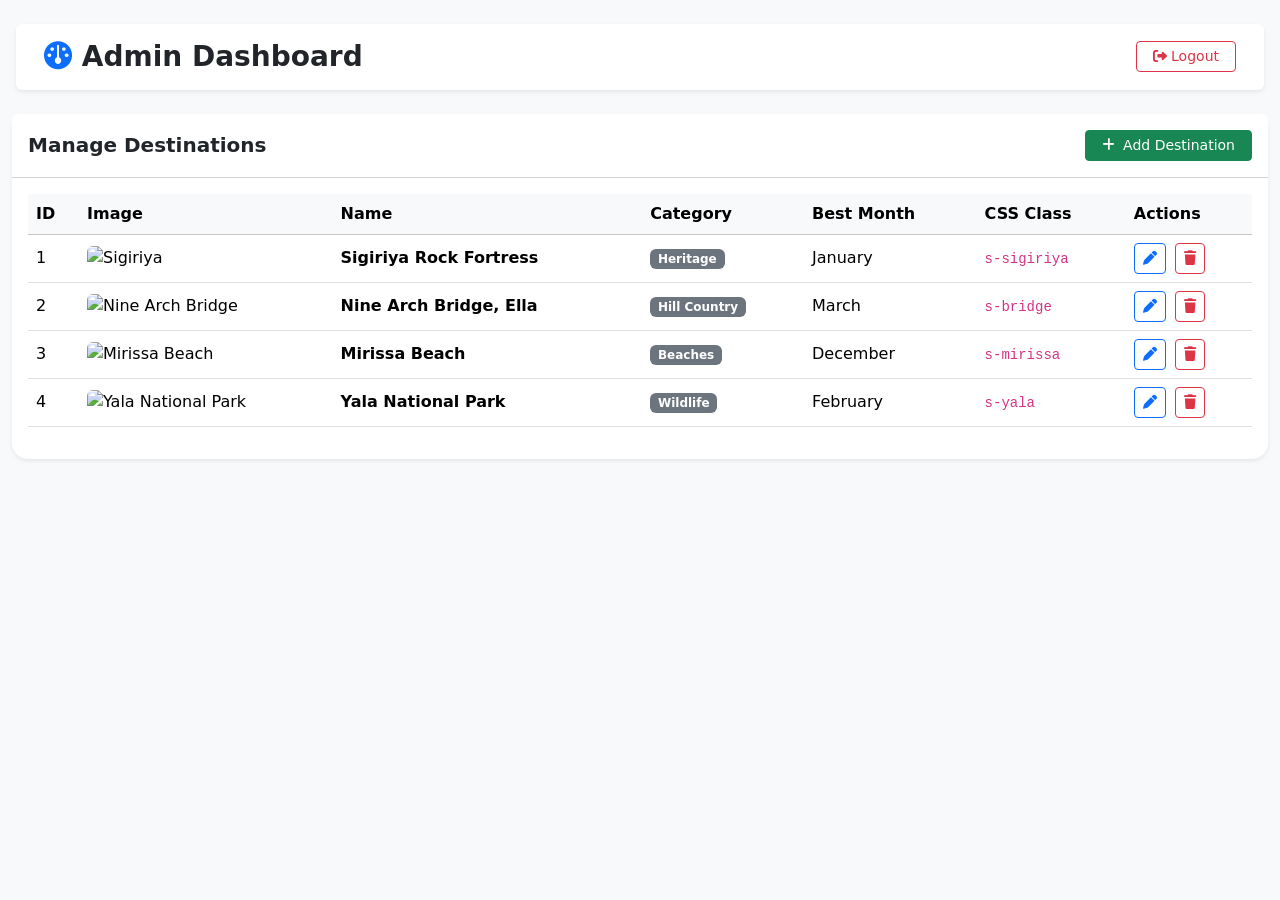
==== admin/admin.html @ 2ab78d43 "develop the admin dashbord" ====
<!DOCTYPE html>
<html lang="en">

<head>
    <meta charset="UTF-8">
    <meta name="viewport" content="width=device-width, initial-scale=1">
    <title>Admin Dashboard - Serendib Travel Hub</title>
    <!-- Bootstrap 5 CSS -->
    <link href="https://cdn.jsdelivr.net/npm/bootstrap@5.3.3/dist/css/bootstrap.min.css" rel="stylesheet">
    <!-- FontAwesome Icons -->
    <link rel="stylesheet" href="https://cdnjs.cloudflare.com/ajax/libs/font-awesome/6.4.0/css/all.min.css">
</head>

<body class="bg-light">

    <!-- LOGIN SECTION -->
    <!--  <div id="loginSection" class="container mt-5" style="max-width: 400px;">
        <div class="card shadow border-0 rounded-4">
            <div class="card-body p-4">
                <h3 class="text-center mb-4 fw-bold text-primary">Admin Login</h3>
                <form id="loginForm">
                    <div class="mb-3">
                        <label class="form-label">Username</label>
                        <input type="text" id="username" class="form-control" required>
                    </div>
                    <div class="mb-3">
                        <label class="form-label">Password</label>
                        <input type="password" id="password" class="form-control" required>
                    </div>
                    <button type="submit" class="btn btn-primary w-100 py-2">Login</button>
                    <div id="loginError" class="text-danger text-center mt-2 small"></div>
                </form>
            </div>
        </div>
    </div> -->

    <!-- DASHBOARD SECTION -->
    <div id="dashboardSection" class="container-fluid py-4">
        <div class="row mb-4 align-items-center bg-white shadow-sm p-3 rounded mx-1">
            <div class="col">
                <h3 class="mb-0 text-dark fw-bold"><i class="fa-solid fa-gauge text-primary"></i> Admin Dashboard</h3>
            </div>
            <div class="col text-end">
                <button id="logoutBtn" class="btn btn-outline-danger btn-sm px-3"><i
                        class="fa-solid fa-right-from-bracket"></i> Logout</button>
            </div>
        </div>

        <div class="card shadow-sm border-0 rounded-4 mb-4">
            <div class="card-header bg-white py-3 d-flex justify-content-between align-items-center">
                <h5 class="mb-0 fw-bold">Manage Destinations</h5>
                <button class="btn btn-success btn-sm px-3" data-bs-toggle="modal" data-bs-target="#destModal"
                    onclick="resetForm()">
                    <i class="fa-solid fa-plus me-1"></i> Add Destination
                </button>
            </div>
            <div class="card-body table-responsive">
                <table class="table table-hover align-middle">
                    <thead class="table-light">
                        <tr>
                            <th>ID</th>
                            <th>Image</th>
                            <th>Name</th>
                            <th>Category</th>
                            <th>Best Month</th>
                            <th>CSS Class</th>
                            <th>Actions</th>
                        </tr>
                    </thead>
                    <tbody id="destTableBody">
                        <!-- Dummy Data Rows -->
                        <tr>
                            <td>1</td>
                            <td>
                                <img src="https://images.unsplash.com/photo-1589182373726-e4f658ab50f0?w=100&auto=format&fit=crop&q=60"
                                    alt="Sigiriya" style="width: 50px; height: 50px; object-fit: cover;"
                                    class="rounded">
                            </td>
                            <td><strong>Sigiriya Rock Fortress</strong></td>
                            <td><span class="badge bg-secondary">Heritage</span></td>
                            <td>January</td>
                            <td><code>s-sigiriya</code></td>
                            <td>
                                <button class="btn btn-sm btn-outline-primary me-1"><i
                                        class="fa-solid fa-pen"></i></button>
                                <button class="btn btn-sm btn-outline-danger"><i class="fa-solid fa-trash"></i></button>
                            </td>
                        </tr>
                        <tr>
                            <td>2</td>
                            <td>
                                <img src="https://images.unsplash.com/photo-1546708973-b339540b5162?w=100&auto=format&fit=crop&q=60"
                                    alt="Nine Arch Bridge" style="width: 50px; height: 50px; object-fit: cover;"
                                    class="rounded">
                            </td>
                            <td><strong>Nine Arch Bridge, Ella</strong></td>
                            <td><span class="badge bg-secondary">Hill Country</span></td>
                            <td>March</td>
                            <td><code>s-bridge</code></td>
                            <td>
                                <button class="btn btn-sm btn-outline-primary me-1"><i
                                        class="fa-solid fa-pen"></i></button>
                                <button class="btn btn-sm btn-outline-danger"><i class="fa-solid fa-trash"></i></button>
                            </td>
                        </tr>
                        <tr>
                            <td>3</td>
                            <td>
                                <img src="https://images.unsplash.com/photo-1507525428034-b723cf961d3e?w=100&auto=format&fit=crop&q=60"
                                    alt="Mirissa Beach" style="width: 50px; height: 50px; object-fit: cover;"
                                    class="rounded">
                            </td>
                            <td><strong>Mirissa Beach</strong></td>
                            <td><span class="badge bg-secondary">Beaches</span></td>
                            <td>December</td>
                            <td><code>s-mirissa</code></td>
                            <td>
                                <button class="btn btn-sm btn-outline-primary me-1"><i
                                        class="fa-solid fa-pen"></i></button>
                                <button class="btn btn-sm btn-outline-danger"><i class="fa-solid fa-trash"></i></button>
                            </td>
                        </tr>
                        <tr>
                            <td>4</td>
                            <td>
                                <img src="https://images.unsplash.com/photo-1534567153574-2b12153a87f0?w=100&auto=format&fit=crop&q=60"
                                    alt="Yala National Park" style="width: 50px; height: 50px; object-fit: cover;"
                                    class="rounded">
                            </td>
                            <td><strong>Yala National Park</strong></td>
                            <td><span class="badge bg-secondary">Wildlife</span></td>
                            <td>February</td>
                            <td><code>s-yala</code></td>
                            <td>
                                <button class="btn btn-sm btn-outline-primary me-1"><i
                                        class="fa-solid fa-pen"></i></button>
                                <button class="btn btn-sm btn-outline-danger"><i class="fa-solid fa-trash"></i></button>
                            </td>
                        </tr>
                    </tbody>
                </table>
            </div>
        </div>
    </div>

    <!-- ADD/EDIT DESTINATION MODAL -->
    <div class="modal fade" id="destModal" tabindex="-1">
        <div class="modal-dialog">
            <div class="modal-content border-0 rounded-4">
                <!-- Multipart Form for File Upload -->
                <form id="destForm" enctype="multipart/form-data">
                    <div class="modal-header bg-light">
                        <h5 class="modal-title fw-bold" id="modalTitle">Add Destination</h5>
                        <button type="button" class="btn-close" data-bs-dismiss="modal"></button>
                    </div>
                    <div class="modal-body p-4">
                        <input type="hidden" id="destId" name="id">

                        <div class="mb-3">
                            <label class="form-label">Destination Name</label>
                            <input type="text" id="destName" name="name" class="form-control" required>
                        </div>

                        <div class="mb-3">
                            <label class="form-label">Category</label>
                            <select id="destCategory" name="category" class="form-select" required>
                                <option value="Heritage">Heritage</option>
                                <option value="Beaches">Beaches</option>
                                <option value="Wildlife">Wildlife</option>
                                <option value="Hill Country">Hill Country</option>
                            </select>
                        </div>

                        <div class="mb-3">
                            <label class="form-label">Best Month</label>
                            <input type="text" id="destMonth" name="best_month" class="form-control" required>
                        </div>

                        <div class="mb-3">
                            <label class="form-label">CSS Image Class (e.g. s-sigiriya)</label>
                            <input type="text" id="destImageClass" name="image_class" class="form-control" required>
                        </div>

                        <!-- FILE CHOOSER FOR IMAGE UPLOAD -->
                        <div class="mb-3">
                            <label class="form-label">Select Image File</label>
                            <input type="file" id="destImage" name="image" class="form-control" accept="image/*">
                            <small class="text-muted" id="imageHelpText">Choose an image file (JPG, PNG, WEBP)</small>
                        </div>

                        <div class="mb-3">
                            <label class="form-label">Description</label>
                            <textarea id="destDesc" name="description" class="form-control" rows="3"
                                required></textarea>
                        </div>
                    </div>
                    <div class="modal-footer bg-light">
                        <button type="button" class="btn btn-secondary" data-bs-dismiss="modal">Close</button>
                        <button type="submit" class="btn btn-primary px-4">Save Destination</button>
                    </div>
                </form>
            </div>
        </div>
    </div>

    <!-- Bootstrap JS Bundle -->
    <script src="https://cdn.jsdelivr.net/npm/bootstrap@5.3.3/dist/js/bootstrap.bundle.min.js"></script>
    <script src="/asset/js/admin.js"></script>
</body>

</html>
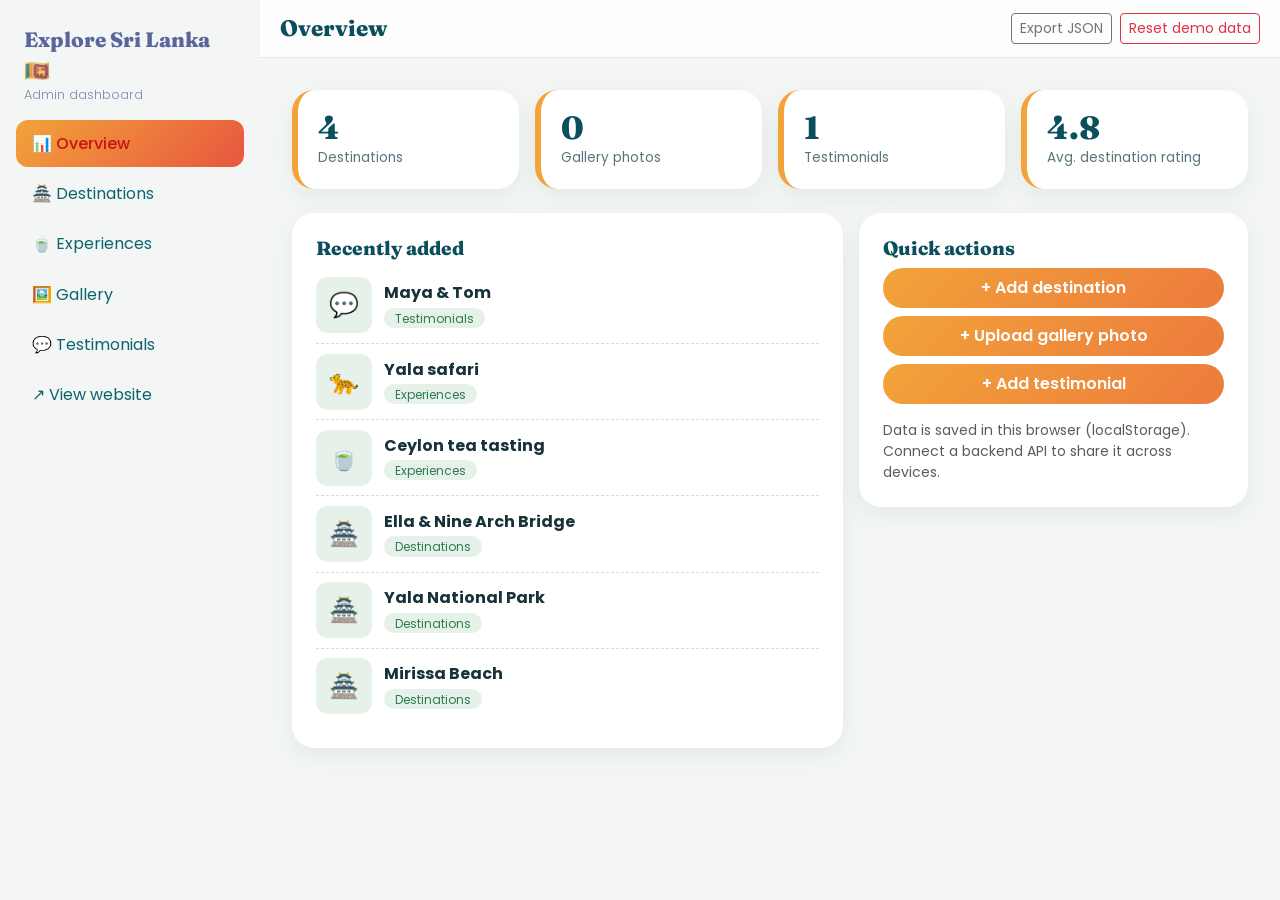
==== commit f6c2b4d8: "change the frontend admin dashboard" ====
--- a/admin/admin.html
+++ b/admin/admin.html
@@ -4,206 +4,137 @@
 <head>
     <meta charset="UTF-8">
     <meta name="viewport" content="width=device-width, initial-scale=1">
-    <title>Admin Dashboard - Serendib Travel Hub</title>
-    <!-- Bootstrap 5 CSS -->
+    <title>Admin | Serendib-Travel-Hub</title>
+    <link
+        href="https://fonts.googleapis.com/css2?family=Fraunces:opsz,wght@9..144,800&family=Poppins:wght@300;400;500;600&display=swap"
+        rel="stylesheet">
     <link href="https://cdn.jsdelivr.net/npm/bootstrap@5.3.3/dist/css/bootstrap.min.css" rel="stylesheet">
-    <!-- FontAwesome Icons -->
-    <link rel="stylesheet" href="https://cdnjs.cloudflare.com/ajax/libs/font-awesome/6.4.0/css/all.min.css">
+    <link href="/asset/css/admin.css" rel="stylesheet">
 </head>
 
-<body class="bg-light">
+<body>
+    <!-- Sidebar: fixed on desktop, off-canvas drawer below lg -->
+    <aside id="sidebar" class="offcanvas-lg offcanvas-start sidebar" tabindex="-1" aria-label="Admin navigation">
+        <div class="offcanvas-header d-lg-none"><span class="brand">Explore Sri Lanka 🇱🇰</span><button
+                class="btn-close btn-close-white" data-bs-dismiss="offcanvas" data-bs-target="#sidebar"
+                aria-label="Close"></button></div>
+        <div class="offcanvas-body flex-column p-0">
+            <a class="brand d-none d-lg-block" href="../index.html">Explore Sri Lanka 🇱🇰<small>Admin
+                    dashboard</small></a>
+            <nav id="sideNav" class="nav flex-column px-3 mt-3">
+                <button class="nav-link active" data-view="overview">📊 Overview</button>
+                <button class="nav-link" data-view="destinations">🏯 Destinations</button>
+                <button class="nav-link" data-view="experiences">🍵 Experiences</button>
+                <button class="nav-link" data-view="gallery">🖼️ Gallery</button>
+                <button class="nav-link" data-view="reviews">💬 Testimonials</button>
+            </nav>
+            <div class="side-foot px-3 mt-auto"><a class="nav-link" href="../index.html" target="_blank">↗ View
+                    website</a></div>
+        </div>
+    </aside>
 
-    <!-- LOGIN SECTION -->
-    <!--  <div id="loginSection" class="container mt-5" style="max-width: 400px;">
-        <div class="card shadow border-0 rounded-4">
-            <div class="card-body p-4">
-                <h3 class="text-center mb-4 fw-bold text-primary">Admin Login</h3>
-                <form id="loginForm">
-                    <div class="mb-3">
-                        <label class="form-label">Username</label>
-                        <input type="text" id="username" class="form-control" required>
+    <div class="main">
+        <header class="topbar">
+            <button class="btn btn-light d-lg-none" data-bs-toggle="offcanvas" data-bs-target="#sidebar"
+                aria-label="Open menu">☰</button>
+            <h1 id="viewTitle">Overview</h1>
+            <div class="ms-auto d-flex gap-2">
+                <button id="exportBtn" class="btn btn-outline-secondary btn-sm">Export JSON</button>
+                <button id="resetBtn" class="btn btn-outline-danger btn-sm">Reset demo data</button>
+            </div>
+        </header>
+
+        <main class="content">
+            <!-- Overview -->
+            <section id="v-overview">
+                <div id="stats" class="row g-3 mb-4"></div>
+                <div class="row g-3">
+                    <div class="col-xl-7">
+                        <div class="panel">
+                            <h2>Recently added</h2>
+                            <ul id="recent" class="list-unstyled mb-0"></ul>
+                        </div>
                     </div>
-                    <div class="mb-3">
-                        <label class="form-label">Password</label>
-                        <input type="password" id="password" class="form-control" required>
+                    <div class="col-xl-5">
+                        <div class="panel">
+                            <h2>Quick actions</h2>
+                            <div class="d-grid gap-2">
+                                <button class="btn btn-cta" data-quick="destinations">+ Add destination</button>
+                                <button class="btn btn-cta" data-quick="gallery">+ Upload gallery photo</button>
+                                <button class="btn btn-cta" data-quick="reviews">+ Add testimonial</button>
+                            </div>
+                            <p class="small text-muted mt-3 mb-0">Data is saved in this browser (localStorage). Connect
+                                a backend API to share it across devices.</p>
+                        </div>
                     </div>
-                    <button type="submit" class="btn btn-primary w-100 py-2">Login</button>
-                    <div id="loginError" class="text-danger text-center mt-2 small"></div>
-                </form>
-            </div>
+                </div>
+            </section>
+
+            <!-- Generic CRUD view (destinations, experiences, gallery, reviews) -->
+            <section id="v-crud" hidden>
+                <div class="panel">
+                    <div class="row g-2 mb-3 align-items-center">
+                        <div class="col-sm-6 col-lg-4"><input id="search" type="search" class="form-control"
+                                placeholder="Search…" aria-label="Search"></div>
+                        <div class="col-sm-4 col-lg-3" id="filterWrap"><select id="filterCat" class="form-select"
+                                aria-label="Filter by category"></select></div>
+                        <div class="col-sm col-lg ms-lg-auto text-sm-end"><button id="addBtn" class="btn btn-cta">+ Add
+                                new</button></div>
+                    </div>
+                    <div class="table-responsive-none">
+                        <table class="table align-middle rtable mb-0">
+                            <thead id="thead"></thead>
+                            <tbody id="tbody"></tbody>
+                        </table>
+                    </div>
+                    <p id="empty" class="text-center text-muted py-4 mb-0" hidden>Nothing here yet. Choose “Add new” to
+                        create the first entry.</p>
+                </div>
+            </section>
+        </main>
+    </div>
+
+    <!-- Add / edit modal -->
+    <div class="modal fade" id="formModal" tabindex="-1" aria-labelledby="formTitle" aria-hidden="true">
+        <div class="modal-dialog modal-dialog-centered modal-dialog-scrollable modal-lg">
+            <form id="entityForm" class="modal-content" novalidate>
+                <div class="modal-header">
+                    <h2 id="formTitle" class="modal-title fs-4"></h2><button type="button" class="btn-close"
+                        data-bs-dismiss="modal" aria-label="Close"></button>
+                </div>
+                <div id="formBody" class="modal-body row g-3"></div>
+                <div class="modal-footer"><button type="button" class="btn btn-light"
+                        data-bs-dismiss="modal">Cancel</button><button class="btn btn-cta" type="submit">Save</button>
+                </div>
+            </form>
         </div>
-    </div> -->
+    </div>
 
-    <!-- DASHBOARD SECTION -->
-    <div id="dashboardSection" class="container-fluid py-4">
-        <div class="row mb-4 align-items-center bg-white shadow-sm p-3 rounded mx-1">
-            <div class="col">
-                <h3 class="mb-0 text-dark fw-bold"><i class="fa-solid fa-gauge text-primary"></i> Admin Dashboard</h3>
-            </div>
-            <div class="col text-end">
-                <button id="logoutBtn" class="btn btn-outline-danger btn-sm px-3"><i
-                        class="fa-solid fa-right-from-bracket"></i> Logout</button>
-            </div>
-        </div>
-
-        <div class="card shadow-sm border-0 rounded-4 mb-4">
-            <div class="card-header bg-white py-3 d-flex justify-content-between align-items-center">
-                <h5 class="mb-0 fw-bold">Manage Destinations</h5>
-                <button class="btn btn-success btn-sm px-3" data-bs-toggle="modal" data-bs-target="#destModal"
-                    onclick="resetForm()">
-                    <i class="fa-solid fa-plus me-1"></i> Add Destination
-                </button>
-            </div>
-            <div class="card-body table-responsive">
-                <table class="table table-hover align-middle">
-                    <thead class="table-light">
-                        <tr>
-                            <th>ID</th>
-                            <th>Image</th>
-                            <th>Name</th>
-                            <th>Category</th>
-                            <th>Best Month</th>
-                            <th>CSS Class</th>
-                            <th>Actions</th>
-                        </tr>
-                    </thead>
-                    <tbody id="destTableBody">
-                        <!-- Dummy Data Rows -->
-                        <tr>
-                            <td>1</td>
-                            <td>
-                                <img src="https://images.unsplash.com/photo-1589182373726-e4f658ab50f0?w=100&auto=format&fit=crop&q=60"
-                                    alt="Sigiriya" style="width: 50px; height: 50px; object-fit: cover;"
-                                    class="rounded">
-                            </td>
-                            <td><strong>Sigiriya Rock Fortress</strong></td>
-                            <td><span class="badge bg-secondary">Heritage</span></td>
-                            <td>January</td>
-                            <td><code>s-sigiriya</code></td>
-                            <td>
-                                <button class="btn btn-sm btn-outline-primary me-1"><i
-                                        class="fa-solid fa-pen"></i></button>
-                                <button class="btn btn-sm btn-outline-danger"><i class="fa-solid fa-trash"></i></button>
-                            </td>
-                        </tr>
-                        <tr>
-                            <td>2</td>
-                            <td>
-                                <img src="https://images.unsplash.com/photo-1546708973-b339540b5162?w=100&auto=format&fit=crop&q=60"
-                                    alt="Nine Arch Bridge" style="width: 50px; height: 50px; object-fit: cover;"
-                                    class="rounded">
-                            </td>
-                            <td><strong>Nine Arch Bridge, Ella</strong></td>
-                            <td><span class="badge bg-secondary">Hill Country</span></td>
-                            <td>March</td>
-                            <td><code>s-bridge</code></td>
-                            <td>
-                                <button class="btn btn-sm btn-outline-primary me-1"><i
-                                        class="fa-solid fa-pen"></i></button>
-                                <button class="btn btn-sm btn-outline-danger"><i class="fa-solid fa-trash"></i></button>
-                            </td>
-                        </tr>
-                        <tr>
-                            <td>3</td>
-                            <td>
-                                <img src="https://images.unsplash.com/photo-1507525428034-b723cf961d3e?w=100&auto=format&fit=crop&q=60"
-                                    alt="Mirissa Beach" style="width: 50px; height: 50px; object-fit: cover;"
-                                    class="rounded">
-                            </td>
-                            <td><strong>Mirissa Beach</strong></td>
-                            <td><span class="badge bg-secondary">Beaches</span></td>
-                            <td>December</td>
-                            <td><code>s-mirissa</code></td>
-                            <td>
-                                <button class="btn btn-sm btn-outline-primary me-1"><i
-                                        class="fa-solid fa-pen"></i></button>
-                                <button class="btn btn-sm btn-outline-danger"><i class="fa-solid fa-trash"></i></button>
-                            </td>
-                        </tr>
-                        <tr>
-                            <td>4</td>
-                            <td>
-                                <img src="https://images.unsplash.com/photo-1534567153574-2b12153a87f0?w=100&auto=format&fit=crop&q=60"
-                                    alt="Yala National Park" style="width: 50px; height: 50px; object-fit: cover;"
-                                    class="rounded">
-                            </td>
-                            <td><strong>Yala National Park</strong></td>
-                            <td><span class="badge bg-secondary">Wildlife</span></td>
-                            <td>February</td>
-                            <td><code>s-yala</code></td>
-                            <td>
-                                <button class="btn btn-sm btn-outline-primary me-1"><i
-                                        class="fa-solid fa-pen"></i></button>
-                                <button class="btn btn-sm btn-outline-danger"><i class="fa-solid fa-trash"></i></button>
-                            </td>
-                        </tr>
-                    </tbody>
-                </table>
+    <!-- Delete confirmation -->
+    <div class="modal fade" id="delModal" tabindex="-1" aria-hidden="true">
+        <div class="modal-dialog modal-dialog-centered modal-sm">
+            <div class="modal-content">
+                <div class="modal-body p-4">
+                    <h2 class="fs-5">Delete this entry?</h2>
+                    <p id="delName" class="mb-3"></p>
+                    <div class="d-flex gap-2 justify-content-end">
+                        <button class="btn btn-light" data-bs-dismiss="modal">Keep</button><button id="delConfirm"
+                            class="btn btn-danger">Delete</button>
+                    </div>
+                </div>
             </div>
         </div>
     </div>
 
-    <!-- ADD/EDIT DESTINATION MODAL -->
-    <div class="modal fade" id="destModal" tabindex="-1">
-        <div class="modal-dialog">
-            <div class="modal-content border-0 rounded-4">
-                <!-- Multipart Form for File Upload -->
-                <form id="destForm" enctype="multipart/form-data">
-                    <div class="modal-header bg-light">
-                        <h5 class="modal-title fw-bold" id="modalTitle">Add Destination</h5>
-                        <button type="button" class="btn-close" data-bs-dismiss="modal"></button>
-                    </div>
-                    <div class="modal-body p-4">
-                        <input type="hidden" id="destId" name="id">
-
-                        <div class="mb-3">
-                            <label class="form-label">Destination Name</label>
-                            <input type="text" id="destName" name="name" class="form-control" required>
-                        </div>
-
-                        <div class="mb-3">
-                            <label class="form-label">Category</label>
-                            <select id="destCategory" name="category" class="form-select" required>
-                                <option value="Heritage">Heritage</option>
-                                <option value="Beaches">Beaches</option>
-                                <option value="Wildlife">Wildlife</option>
-                                <option value="Hill Country">Hill Country</option>
-                            </select>
-                        </div>
-
-                        <div class="mb-3">
-                            <label class="form-label">Best Month</label>
-                            <input type="text" id="destMonth" name="best_month" class="form-control" required>
-                        </div>
-
-                        <div class="mb-3">
-                            <label class="form-label">CSS Image Class (e.g. s-sigiriya)</label>
-                            <input type="text" id="destImageClass" name="image_class" class="form-control" required>
-                        </div>
-
-                        <!-- FILE CHOOSER FOR IMAGE UPLOAD -->
-                        <div class="mb-3">
-                            <label class="form-label">Select Image File</label>
-                            <input type="file" id="destImage" name="image" class="form-control" accept="image/*">
-                            <small class="text-muted" id="imageHelpText">Choose an image file (JPG, PNG, WEBP)</small>
-                        </div>
-
-                        <div class="mb-3">
-                            <label class="form-label">Description</label>
-                            <textarea id="destDesc" name="description" class="form-control" rows="3"
-                                required></textarea>
-                        </div>
-                    </div>
-                    <div class="modal-footer bg-light">
-                        <button type="button" class="btn btn-secondary" data-bs-dismiss="modal">Close</button>
-                        <button type="submit" class="btn btn-primary px-4">Save Destination</button>
-                    </div>
-                </form>
+    <div class="toast-container position-fixed bottom-0 end-0 p-3">
+        <div id="toast" class="toast align-items-center text-bg-dark border-0" role="status" aria-live="polite">
+            <div class="d-flex">
+                <div id="toastMsg" class="toast-body"></div><button class="btn-close btn-close-white me-2 m-auto"
+                    data-bs-dismiss="toast" aria-label="Close"></button>
             </div>
         </div>
     </div>
 
-    <!-- Bootstrap JS Bundle -->
     <script src="https://cdn.jsdelivr.net/npm/bootstrap@5.3.3/dist/js/bootstrap.bundle.min.js"></script>
     <script src="/asset/js/admin.js"></script>
 </body>
--- a/asset/css/admin.css
+++ b/asset/css/admin.css
@@ -0,0 +1,307 @@
+/* Admin styles: same tokens as the public site */
+:root {
+    --ocean: #0B4F5C;
+    --tea: #2E7D4F;
+    --saffron: #F2A33A;
+    --coral: #E8563F;
+    --sand: #FBF6EC;
+    --ink: #17323A;
+    --side: 260px;
+    --grad-cta: linear-gradient(135deg, var(--saffron), var(--coral))
+}
+
+body {
+    font-family: 'Poppins', sans-serif;
+    color: var(--ink);
+    background: #F3F6F4;
+    min-height: 100vh
+}
+
+h1,
+h2,
+.brand {
+    font-family: 'Fraunces', serif;
+    font-weight: 800
+}
+
+:focus-visible {
+    outline: 3px solid var(--saffron);
+    outline-offset: 2px
+}
+
+/* Sidebar */
+.sidebar {
+    --bs-offcanvas-width: var(--side);
+    background: var(--ocean);
+    color: #fff
+}
+
+@media(min-width:992px) {
+    .sidebar {
+        position: fixed;
+        inset: 0 auto 0 0;
+        width: var(--side);
+        transform: none !important;
+        visibility: visible !important;
+        display: flex;
+        flex-direction: column
+    }
+}
+
+.brand {
+    color: #1f2e7aba;
+    text-decoration: none;
+    font-size: 1.3rem;
+    padding: 1.5rem 1.5rem 0
+}
+
+.brand small {
+    display: block;
+    font: 300 .8rem 'Poppins';
+    opacity: .75
+   
+}
+
+.sidebar .nav-link {
+    color: #0c656e;
+    text-align: left;
+    border: 0;
+    background: none;
+    border-radius: 12px;
+    padding: .7rem 1rem;
+    margin-bottom: .25rem
+}
+
+.sidebar .nav-link:hover {
+    background: #f7f4f4a3;
+    color: #3d1717
+}
+
+.sidebar .nav-link.active {
+    background: var(--grad-cta);
+    color: #ca1414;
+    font-weight: 500
+}
+
+.side-foot {
+    padding-bottom: 1rem
+}
+
+/* Layout */
+.main {
+    margin-left: 0
+}
+
+@media(min-width:992px) {
+    .main {
+        margin-left: var(--side)
+    }
+}
+
+.topbar {
+    position: sticky;
+    top: 0;
+    z-index: 100;
+    display: flex;
+    align-items: center;
+    gap: .75rem;
+    padding: .8rem 1.25rem;
+    background: rgba(255, 255, 255, .8);
+    backdrop-filter: blur(12px);
+    border-bottom: 1px solid #e1e8e5
+}
+
+.topbar h1 {
+    font-size: 1.4rem;
+    margin: 0;
+    color: var(--ocean)
+}
+
+.content {
+    padding: 1.25rem
+}
+
+@media(min-width:768px) {
+    .content {
+        padding: 2rem
+    }
+}
+
+.panel {
+    background: #fff;
+    border-radius: 22px;
+    padding: 1.5rem;
+    box-shadow: 0 8px 24px rgba(11, 79, 92, .07)
+}
+
+.panel h2 {
+    font-size: 1.2rem;
+    color: var(--ocean)
+}
+
+.btn-cta {
+    color: #fff;
+    border: 0;
+    border-radius: 50px;
+    padding: .5rem 1.4rem;
+    font-weight: 600;
+    background: var(--grad-cta);
+    background-size: 200% 100%;
+    transition: background-position .4s, box-shadow .2s
+}
+
+.btn-cta:hover {
+    color: #fff;
+    background-position: 100% 0;
+    box-shadow: 0 8px 18px rgba(232, 86, 63, .3)
+}
+
+.form-control:focus,
+.form-select:focus {
+    border-color: var(--tea);
+    box-shadow: 0 0 0 .2rem rgba(46, 125, 79, .2)
+}
+
+/* Stats */
+.stat {
+    background: #fff;
+    border-radius: 22px;
+    padding: 1.25rem;
+    border-left: 6px solid var(--saffron);
+    box-shadow: 0 8px 24px rgba(11, 79, 92, .07);
+    height: 100%
+}
+
+.stat b {
+    display: block;
+    font: 800 2rem 'Fraunces';
+    color: var(--ocean);
+    line-height: 1.1
+}
+
+.stat span {
+    font-size: .85rem;
+    color: #5b747b
+}
+
+.recent li {
+    display: flex;
+    gap: .75rem;
+    align-items: center;
+    padding: .6rem 0;
+    border-bottom: 1px dashed #d5dfdc
+}
+
+.recent li:last-child {
+    border: 0
+}
+
+.tag {
+    font-size: .75rem;
+    background: #E6F1EA;
+    color: var(--tea);
+    border-radius: 50px;
+    padding: .1rem .7rem
+}
+
+/* Table + photos */
+.thumb {
+    width: 56px;
+    height: 56px;
+    border-radius: 12px;
+    object-fit: cover;
+    background: #E6F1EA;
+    display: grid;
+    place-items: center;
+    font-size: 1.5rem
+}
+
+.stars {
+    color: var(--saffron);
+    white-space: nowrap
+}
+
+.rtable th {
+    font-size: .8rem;
+    color: #5b747b;
+    font-weight: 500
+}
+
+.rtable td.act {
+    white-space: nowrap
+}
+
+.photo-prev {
+    width: 100%;
+    max-height: 220px;
+    object-fit: cover;
+    border-radius: 14px;
+    margin-top: .5rem
+}
+
+.drop {
+    border: 2px dashed #b7cbc4;
+    border-radius: 14px;
+    padding: 1.2rem;
+    text-align: center;
+    cursor: pointer;
+    background: #f8fbf9
+}
+
+.drop:hover,
+.drop.over {
+    border-color: var(--tea);
+    background: #eef7f1
+}
+
+/* Tables become stacked cards on phones */
+@media(max-width:767px) {
+    .rtable thead {
+        display: none
+    }
+
+    .rtable,
+    .rtable tbody,
+    .rtable tr,
+    .rtable td {
+        display: block;
+        width: 100%
+    }
+
+    .rtable tr {
+        border: 1px solid #e1e8e5;
+        border-radius: 16px;
+        padding: .75rem;
+        margin-bottom: .9rem
+    }
+
+    .rtable td {
+        display: flex;
+        justify-content: space-between;
+        gap: 1rem;
+        border: 0;
+        padding: .3rem 0;
+        text-align: right
+    }
+
+    .rtable td::before {
+        content: attr(data-label);
+        font-size: .78rem;
+        color: #5b747b;
+        text-align: left
+    }
+
+    .rtable td.act {
+        justify-content: flex-end
+    }
+
+    .topbar #exportBtn {
+        display: none
+    }
+}
+
+@media(prefers-reduced-motion:reduce) {
+    * {
+        transition: none !important
+    }
+}
